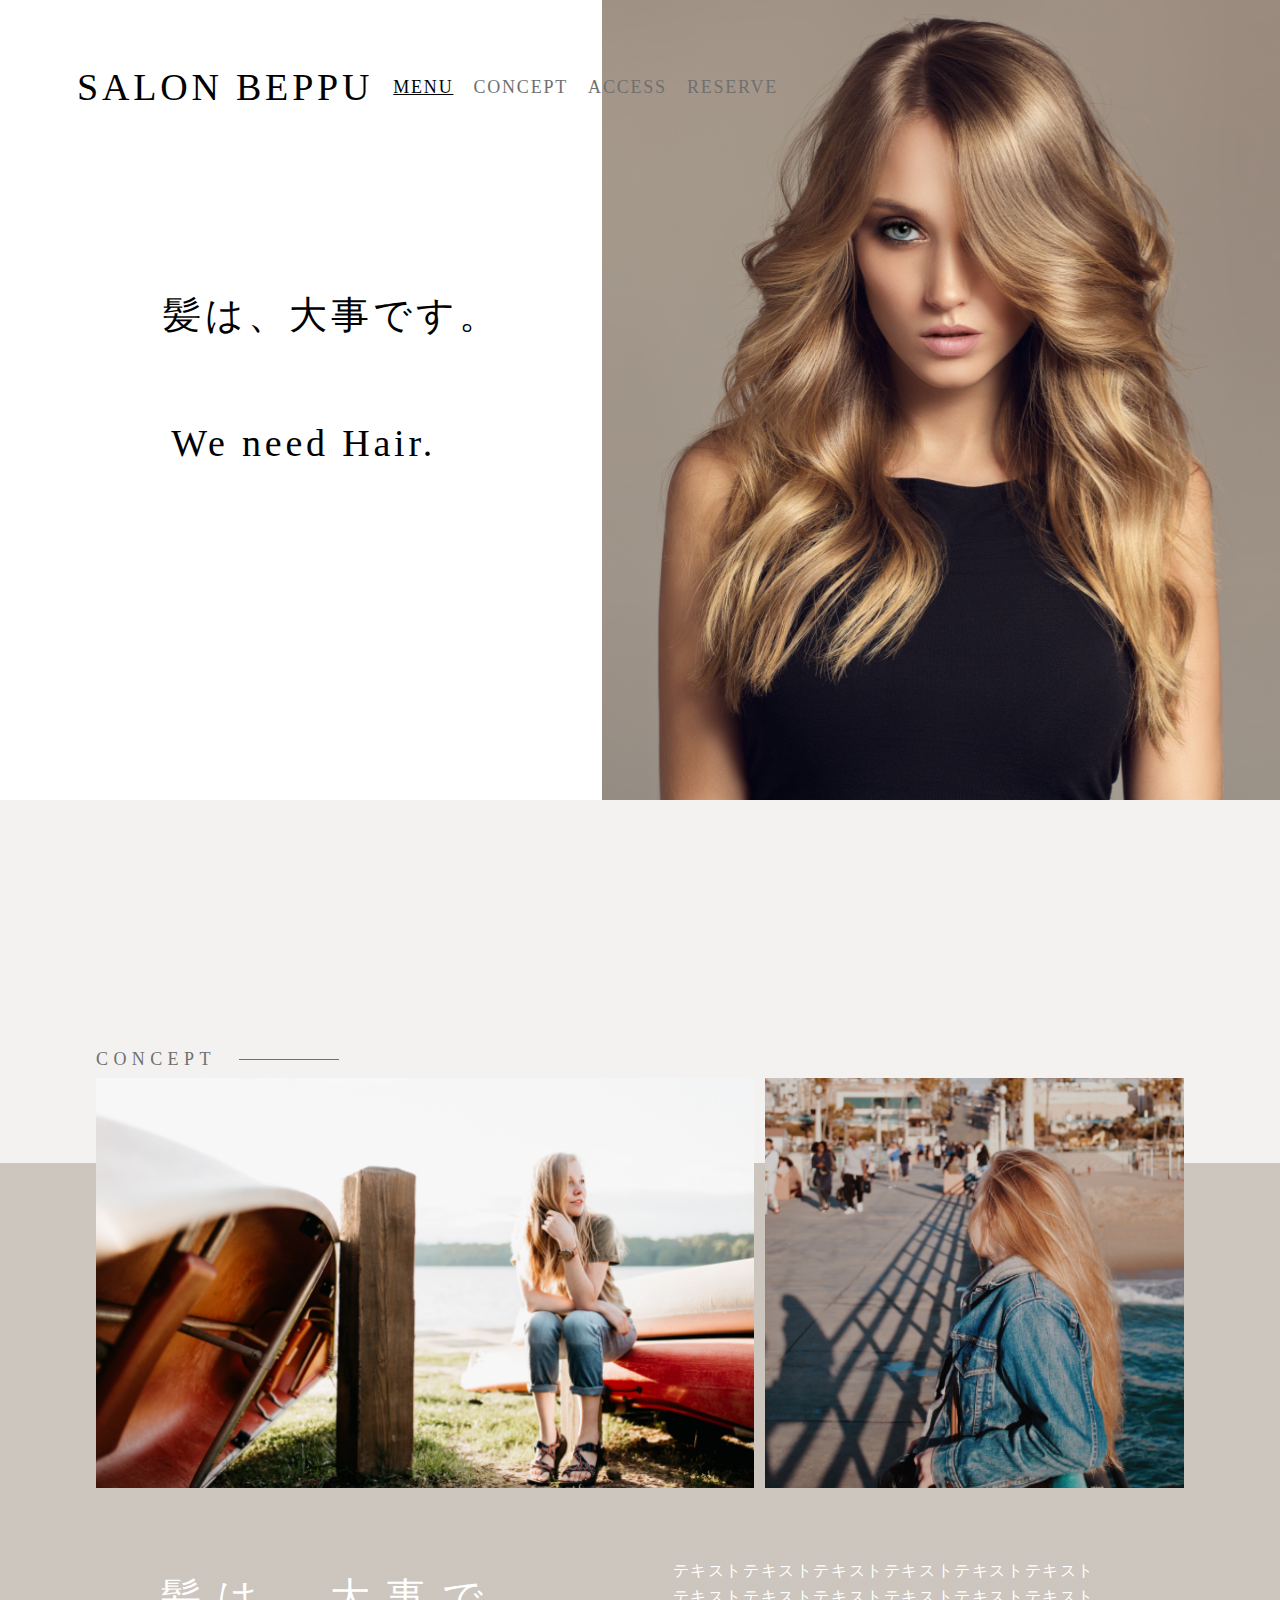
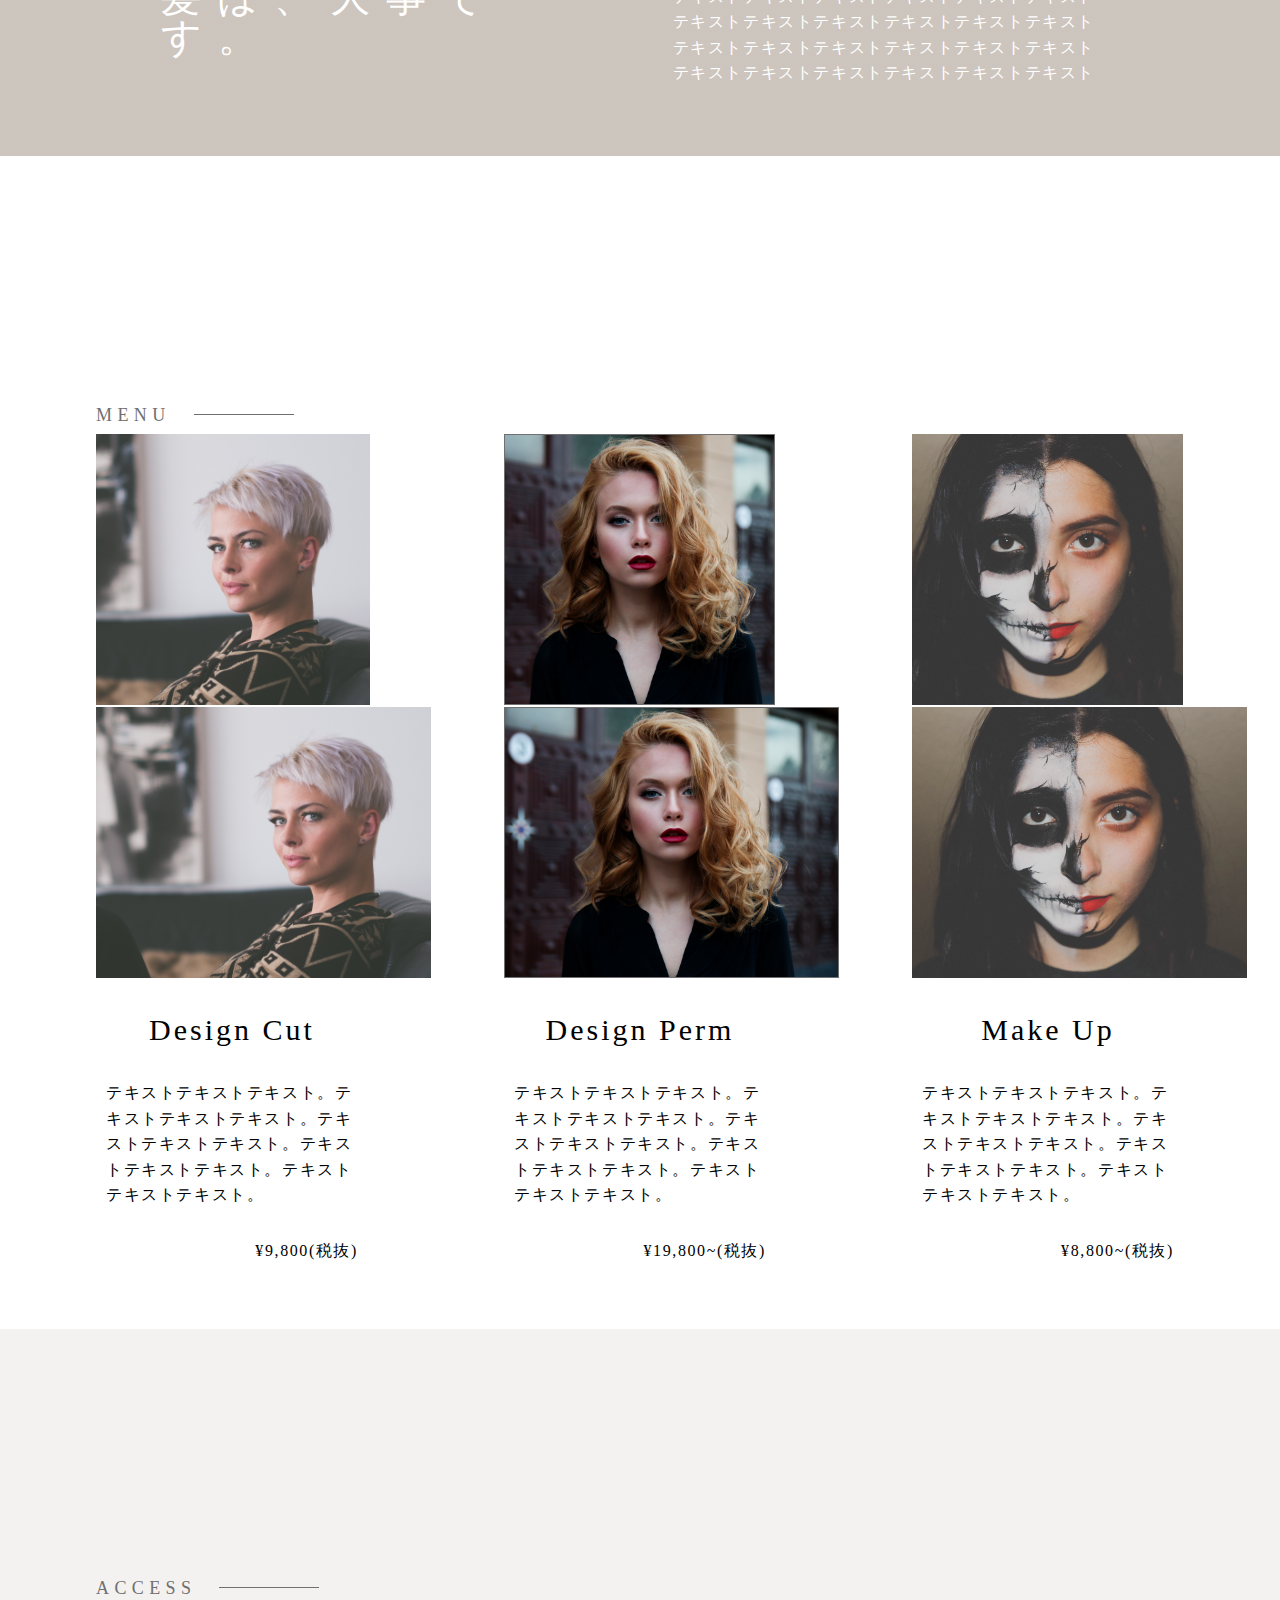
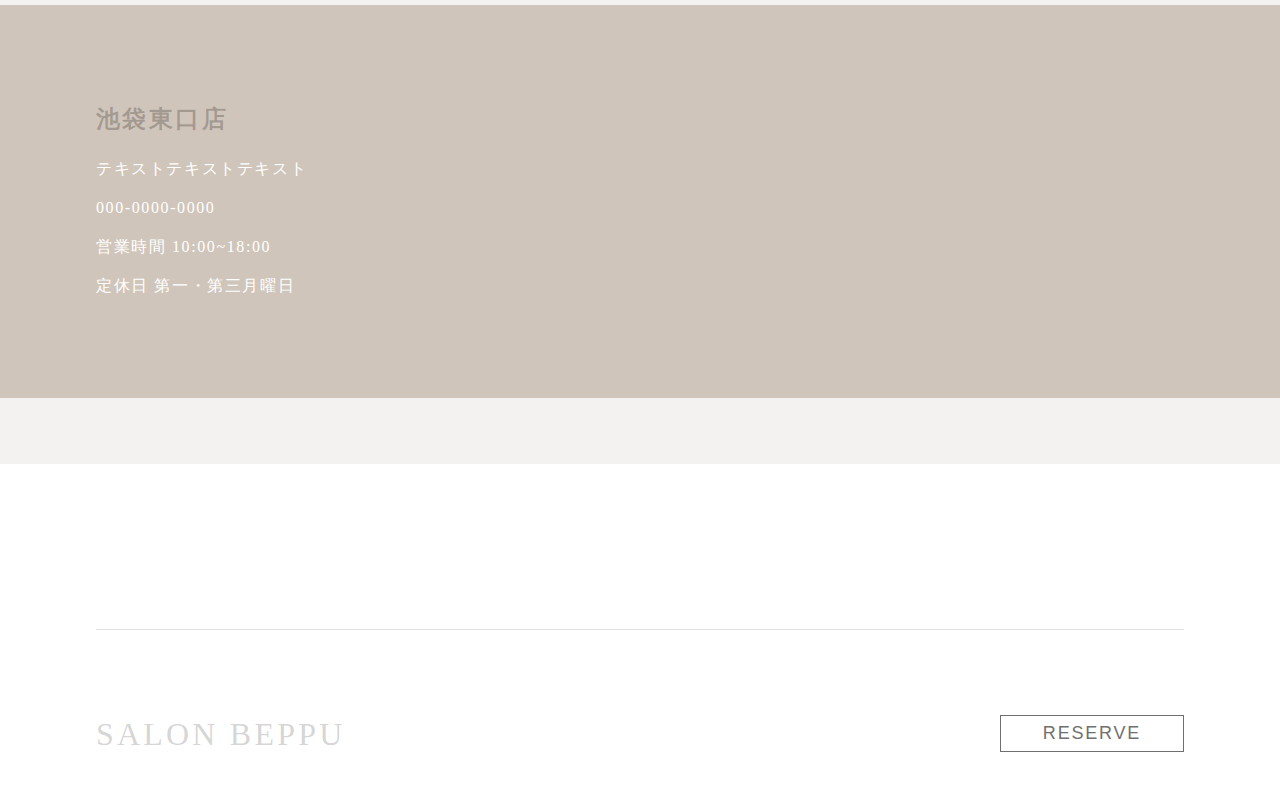
==== handson2/index.html @ 72003dbe "事前課題の更新" ====
<!DOCTYPE html>
<html lang="ja">

<head>
    <meta charset="UTF-8">
    <meta name="viewport" content="width=device-width, initial-scale=1.0">
    <meta http-equiv="X-UA-Compatible" content="ie=edge">
    <link rel="stylesheet" href="https://use.fontawesome.com/releases/v5.15.1/css/all.css"
        integrity="sha384-vp86vTRFVJgpjF9jiIGPEEqYqlDwgyBgEF109VFjmqGmIY/Y4HV4d3Gp2irVfcrp" crossorigin="anonymous">
    <link rel="stylesheet" href="css/main.css">
    <title>takemoto11-pre</title>
</head>

<body>
    <div class="wrap">
        <header>
            <h1 class="salon-logo">SALON BEPPU</h1>
            <!-- <div class="ham">
                <span></span>
                <span></span>
                <span></span>
            </div> -->
            <nav class="pc-navmenu">
                <ul>
                    <li>MENU</li>
                    <li>CONCEPT</li>
                    <li>ACCESS</li>
                    <li>RESERVE</li>
                </ul>
            </nav>

            <!-- ハンバーガーボタン -->
            <div class="ham">
                <span class="ham-btn_parts__top"></span>
                <span class="ham-btn_parts__middle"></span>
                <span class="ham-btn_parts__bottom"></span>
            </div>

            <!-- ハンバーガーメニュー -->
            <nav class="ham-menu">
                <ul class="ham-ul">
                    <li class="ham-list">
                        <a class="ham-link" href="#">MENU</a>
                    </li>
                    <li class="ham-list">
                        <a class="ham-link" href="#">CONCEPT</a>
                    </li>
                    <li class="ham-list">
                        <a class="ham-link" href="#">ACCESS</a>
                    </li>
                    <li class="ham-list">
                        <a class="ham-link" href="#">RESERVE</a>
                    </li>
                </ul>
            </nav>

            <!-- <div class="l-drawer">
                <input class="l-drawer__checkbox" id="drawerCheckbox" type="checkbox">
                ハンバーガーアイコン
                <label class="l-drawer__icon" for="drawerCheckbox">
                    <span class="l-drawer__icon-parts"></span>
                </label>
                背景を暗く
                <label class="l-drawer__overlay" for="drawerCheckbox"></label>
                ドロワーメニュー
                <nav class="l-drawer__menu">
                    <ul>
                        <li class="l-drawer__item">
                            <a class="l-drawer__item-inner" href="/">メニュー</a>
                        </li>
                        <li class="l-drawer__item">
                            <a class="l-drawer__item-inner" href="/">メニュー</a>
                        </li>
                        <li class="l-drawer__item">
                            <a class="l-drawer__item-inner" href="/">メニュー</a>
                        </li>
                    </ul>
                </nav>
            </div> -->
        </header>
        <main>
            <section class="first-v">
                <div class="first-v_wrap">
                    <p class="catch">髪は、大事です。</p>
                    <p class="catch-en">We need Hair.</p>
                </div>
                <div class="first-v_img"></div>
            </section>

            <section class="concept">
                <div class="inner">
                    <h2 class="title">CONCEPT</h2>
                    <div class="concept-img">
                        <div class="concept-img_1"></div>
                        <div class="concept-img_2"></div>
                    </div>
                    <div class="concept-wrap">
                        <p class="concept-catch">髪は、大事です。</p>
                        <p class="concept-text">
                            テキストテキストテキストテキストテキストテキストテキストテキストテキストテキストテキストテキストテキストテキストテキストテキストテキストテキストテキストテキストテキストテキストテキストテキストテキストテキストテキストテキストテキストテキスト
                        </p>
                    </div>
                </div>
            </section>

            <section class="menu">
                <div class="inner">
                    <h2 class="title">MENU</h2>
                    <div class="menu-wrap">
                        <div class="menu-item">
                            <img class="menu-item_img" src="img/component-3.png" alt="">
                            <img class="menu-item_img-2" src="img/component-9.png" alt="">
                            <div class="menu-item_desc">
                                <h3>Design Cut</h3>
                                <p>テキストテキストテキスト。テキストテキストテキスト。テキストテキストテキスト。テキストテキストテキスト。テキストテキストテキスト。</p>
                                <h4>¥9,800(税抜)</h4>
                            </div>
                        </div>
                        <div class="menu-item">
                            <img class="menu-item_img" src="img/component-4.png" alt="">
                            <img class="menu-item_img-2" src="img/component-10.png" alt="">
                            <div class="menu-item_desc">
                                <h3>Design Perm</h3>
                                <p>テキストテキストテキスト。テキストテキストテキスト。テキストテキストテキスト。テキストテキストテキスト。テキストテキストテキスト。</p>
                                <h4>¥19,800~(税抜)</h4>
                            </div>
                        </div>
                        <div class="menu-item">
                            <img class="menu-item_img" src="img/component-5.png" alt="">
                            <img class="menu-item_img-2" src="img/component-11.png" alt="">
                            <div class="menu-item_desc">
                                <h3>Make Up</h3>
                                <p>テキストテキストテキスト。テキストテキストテキスト。テキストテキストテキスト。テキストテキストテキスト。テキストテキストテキスト。</p>
                                <h4>¥8,800~(税抜)</h4>
                            </div>
                        </div>
                    </div>
                </div>
            </section>

            <section class="access">
                <div class="inner">
                    <h2 class="title">ACCESS</h2>
                    <div class="access-wrap">
                        <div class="access-desc">
                            <h2>池袋東口店</h2>
                            <p class="access-first">テキストテキストテキスト</p>
                            <p>000-0000-0000</p>
                            <p>営業時間 10:00~18:00</p>
                            <p class="access-last">定休日 第一・第三月曜日</p>
                        </div>
                        <div class="map">
                            <iframe class="map-1"
                                src="https://www.google.com/maps/embed?pb=!1m18!1m12!1m3!1d51822.12994844301!2d139.6800482700973!3d35.729092876739!2m3!1f0!2f0!3f0!3m2!1i1024!2i768!4f13.1!3m3!1m2!1s0x60188d68974de2e9%3A0x4049becbb713f81d!2z5p2x5Lqs6YO96LGK5bO25Yy6!5e0!3m2!1sja!2sjp!4v1606399297736!5m2!1sja!2sjp"
                                allowfullscreen="" aria-hidden="false" tabindex="0"></iframe>
                        </div>
                    </div>
            </section>

            <section class="footer">
                <div class="footer-inner">
                    <div class="footer-border"></div>
                    <div class="footer-wrap">
                        <div class="footer-wrap_logo">
                            <h2>SALON BEPPU</h2>
                            <div class="fotter-wrap_icon">
                                <span><i class="fab fa-twitter"></i></span>
                                <span><i class="fab fa-facebook-square"></i></span>
                            </div>
                        </div>
                        <button id="reserve">RESERVE</button>
                    </div>
                </div>
            </section>

        </main>
    </div>
    <script src="https://ajax.googleapis.com/ajax/libs/jquery/3.5.1/jquery.min.js"></script>
    <script type="text/javascript" src="./main.js"></script>
</body>

</html>
---- handson2/css/main.css ----
@charset "UTF-8";
/* 
html5doctor.com Reset Stylesheet
v1.6.1
Last Updated: 2010-09-17
Author: Richard Clark - http://richclarkdesign.com 
Twitter: @rich_clark
*/
*, *:after, *:before {
  box-sizing: border-box; }

html, body, div, span, object, iframe, h1, h2, h3, h4, h5, h6, p, blockquote, pre, abbr, address, cite, code, del, dfn, em, img, ins, kbd, q, samp, small, strong, sub, sup, var, b, i, dl, dt, dd, ol, ul, li, fieldset, form, label, legend, table, caption, tbody, tfoot, thead, tr, th, td, article, aside, canvas, details, figcaption, figure, footer, header, hgroup, menu, nav, section, summary, time, mark, audio, video {
  margin: 0;
  padding: 0;
  border: 0;
  outline: 0;
  font-size: 100%;
  font-weight: normal;
  vertical-align: baseline;
  background: transparent; }

body {
  line-height: 1; }

article, aside, details, figcaption, figure, footer, header, hgroup, menu, nav, section {
  display: block; }

nav, ul, li {
  list-style: none; }

blockquote, q {
  quotes: none; }

blockquote:before, blockquote:after, q:before, q:after {
  content: '';
  content: none; }

a {
  text-decoration: none;
  color: inherit;
  margin: 0;
  padding: 0;
  font-size: 100%;
  vertical-align: baseline;
  background: transparent; }

a:visited {
  color: inherti; }

/* change colours to suit your needs */
ins {
  background-color: #ff9;
  color: #000;
  text-decoration: none; }

/* change colours to suit your needs */
mark {
  background-color: #ff9;
  color: #000;
  font-style: italic;
  font-weight: bold; }

del {
  text-decoration: line-through; }

abbr[title], dfn[title] {
  border-bottom: 1px dotted;
  cursor: help; }

table {
  border-collapse: collapse;
  border-spacing: 0; }

/* change border colour to suit your needs */
hr {
  display: block;
  height: 1px;
  border: 0;
  border-top: 1px solid #cccccc;
  margin: 1em 0;
  padding: 0; }

input, select {
  vertical-align: middle; }

/*# sourceMappingURL=reset.css.map */
.wrap {
  overflow: hidden; }

html {
  font-size: 62.5%;
  line-height: 1.67; }

.title {
  font-size: 1.8rem;
  color: #707070;
  letter-spacing: 5.4px;
  display: flex;
  align-items: center;
  margin-bottom: 10px; }
@media screen and (max-width: 600px) {
  .title {
    margin-bottom: 50px; } }
.title:after {
  display: inline-block;
  content: "";
  border-top: 1px solid;
  width: 100px;
  margin-left: 23px;
  color: #707070; }
@media screen and (max-width: 600px) {
  .title:after {
    width: 45px; } }

.inner {
  padding: 250px 0 70px;
  margin: 0 auto;
  width: 85vw; }
@media screen and (max-width: 600px) {
  .inner {
    padding: 60px 20px 65px;
    margin: 0;
    width: 100%; } }

header {
  display: flex;
  align-items: center;
  width: 100%;
  padding: 68px 0 0 77px;
  position: absolute;
  z-index: 10; }
@media screen and (max-width: 959px) {
  header {
    padding: 30px 30px;
    justify-content: space-between;
    width: 100%; } }
@media screen and (max-width: 600px) {
  header {
    position: relative;
    padding: 25px 20px;
    height: 10px; } }

.salon-logo {
  font-size: 3.8rem;
  letter-spacing: 3.8px; }
@media screen and (max-width: 600px) {
  .salon-logo {
    font-size: 2.2rem;
    letter-spacing: 2.2px; } }

.pc-navmenu {
  font-size: 1.8rem;
  width: 30%;
  letter-spacing: 1.8px; }

@media screen and (max-width: 959px) {
  nav {
    display: none; } }
nav ul {
  display: flex;
  align-items: center;
  justify-content: space-between;
  color: #707070; }
nav li {
  margin-left: 20px; }
nav li:first-child {
  color: black;
  text-decoration: underline;
  margin-left: none; }

.ham {
  display: none;
  position: relative;
  cursor: pointer; }
@media screen and (max-width: 959px) {
  .ham {
    width: 25px;
    height: 15px;
    display: flex;
    flex-direction: column;
    justify-content: space-between; }
  .ham span {
    width: 100%;
    height: 1px;
    background-color: white;
    display: inline-block; }
  .ham span:last-child {
    width: 60%; } }
@media screen and (max-width: 959px) and (max-width: 600px) {
  .ham span {
    background-color: black; } }

.ham-btn.active .ham-btn_parts__top {
  transform: translateY(10px) rotate(-45deg); }
.ham-btn.active .ham-btn_parts__middle {
  opacity: 0; }
.ham-btn.active .ham-btn_parts__bottom {
  transform: translateY(-4px) rotate(45deg); }

.ham-menu {
  display: none; }
@media screen and (max-width: 959px) {
  .ham-menu {
    display: block;
    position: fixed;
    z-index: 11;
    top: 0;
    width: 100vw;
    height: 100vh;
    transform: translateX(100vw);
    transition: all .7s;
    background-color: white; }
  .ham-menu-ul {
    display: flex;
    flex-direction: column;
    justify-content: center;
    align-items: center;
    width: 100vw;
    height: 100vh; }
  .ham-menu-list {
    list-style: none;
    text-align: center; }
  .ham-menu-list + .ham-menu-list {
    text-decoration: none;
    color: white; } }

.ham-menu.active {
  transform: translateX(0); }

.first-v {
  height: 800px;
  position: relative; }
.first-v_img {
  position: absolute;
  background-image: url(../img/component.png);
  height: 100%;
  background-size: cover;
  width: 53%;
  right: 0;
  top: 0; }
@media screen and (max-width: 600px) {
  .first-v_img {
    background-image: url(../img/component-6.png);
    width: 100%;
    background-size: contain; } }
.first-v_wrap {
  position: absolute;
  font-size: 3.8rem;
  display: flex;
  justify-content: space-between;
  flex-direction: column;
  top: 296px;
  left: 163px;
  text-align: center; }
@media screen and (max-width: 959px) {
  .first-v_wrap {
    padding: 0;
    position: absolute;
    top: 35%;
    left: 30%;
    z-index: 10; } }
@media screen and (max-width: 600px) {
  .first-v_wrap {
    position: absolute;
    top: 30%;
    left: 25%;
    flex-direction: column-reverse; } }
.first-v_wrap .catch {
  margin-bottom: 90px;
  letter-spacing: 3.8px;
  font-family: "ヒラギノ明朝 Pro"; }
@media screen and (max-width: 600px) {
  .first-v_wrap .catch {
    color: white;
    font-size: 2.3rem;
    letter-spacing: 2.3px;
    text-shadow: 0px 3px 16px #000000;
    margin-bottom: 0px;
    margin-right: 50px; } }
.first-v_wrap .catch-en {
  margin-left: -56px;
  letter-spacing: 3.8px;
  font-family: "Zapfino"; }
@media screen and (max-width: 600px) {
  .first-v_wrap .catch-en {
    color: white;
    font-size: 2.8rem;
    letter-spacing: 2.8px;
    padding-bottom: 40px;
    text-shadow: 0px 3px 16px #000000; } }

.concept {
  background: linear-gradient(180deg, #A193861F 0%, #A193861F 38%, #A1938689 38%, #A1938689 100%); }
@media screen and (max-width: 600px) {
  .concept {
    background: linear-gradient(180deg, #A193861F 0%, #A193861F 25%, #A1938689 25%, #A1938689 100%); } }

.concept-img {
  justify-content: space-between;
  display: flex;
  height: 410px; }
@media screen and (max-width: 959px) {
  .concept-img {
    height: 210px; } }
.concept-img_1 {
  background-image: url(../img/component-1.png);
  width: 60.5%;
  height: 100%;
  background-size: cover;
  background-position: left 78% center; }
@media screen and (max-width: 959px) {
  .concept-img_1 {
    width: 49.5%; } }
@media screen and (max-width: 600px) {
  .concept-img_1 {
    background-image: url(../img/component-7.png); } }
.concept-img_2 {
  background-image: url(../img/component-2.png);
  width: 38.5%;
  height: 100%;
  background-size: cover;
  background-position: right 13% top 30%; }
@media screen and (max-width: 959px) {
  .concept-img_2 {
    width: 49.5%; } }
@media screen and (max-width: 600px) {
  .concept-img_2 {
    background-image: url(../img/component-8.png); } }

.concept-wrap {
  display: flex;
  justify-content: space-between;
  color: #fff;
  padding: 70px 7% 0 6%; }
@media screen and (max-width: 959px) {
  .concept-wrap {
    flex-direction: column;
    padding: 0; } }

.concept-catch {
  font-size: 4rem;
  font-family: "ヒラギノ明朝 Pro";
  width: 445px;
  letter-spacing: 16px;
  min-width: 400px;
  margin-top: 20px; }
@media screen and (max-width: 959px) {
  .concept-catch {
    width: 100%;
    text-align: center; } }
@media screen and (max-width: 600px) {
  .concept-catch {
    font-size: 1.8rem;
    letter-spacing: 7.2px;
    margin-top: 50px; } }

.concept-text {
  font-size: 1.6rem;
  line-height: 1.6;
  width: 34vw;
  letter-spacing: 1.6px;
  min-width: 360px; }
@media screen and (max-width: 959px) {
  .concept-text {
    width: 100%;
    margin-top: 30px; } }
@media screen and (max-width: 600px) {
  .concept-text {
    margin-top: 20px; } }

.menu-wrap {
  display: flex;
  justify-content: space-between; }
@media screen and (max-width: 959px) {
  .menu-wrap {
    flex-direction: column; } }

.menu-item {
  width: 25%; }
@media screen and (max-width: 959px) {
  .menu-item {
    width: 100%;
    text-align: center; } }
.menu-item_img {
  overflow: hidden; }
@media screen and (max-width: 600px) {
  .menu-item_img {
    display: none; } }
.menu-item_desc {
  font-size: 1.6rem;
  padding: 0 10px;
  letter-spacing: 1.6px; }
@media screen and (max-width: 959px) {
  .menu-item_desc {
    padding: 0 10% 60px; } }
@media screen and (max-width: 600px) {
  .menu-item_desc {
    padding: 30px 0 50px 15px; } }
.menu-item h3 {
  margin: 35px 0;
  font-size: 3rem;
  text-align: center;
  min-width: 225px;
  letter-spacing: 3px; }
@media screen and (max-width: 600px) {
  .menu-item h3 {
    text-align: left;
    margin-top: 0; } }
.menu-item p {
  line-height: 1.6; }
@media screen and (max-width: 600px) {
  .menu-item p {
    text-align: left;
    padding-right: 24px; } }
.menu-item h4 {
  text-align: right;
  margin-top: 35px; }
@media screen and (max-width: 600px) {
  .menu-item h4 {
    margin-top: 25px; } }

.access {
  background: linear-gradient(180deg, #A193861F 0%, #A193861F 37.5%, #D0C5BA 37.5%, #D0C5BA 91%, #A193861F 91%, #A193861F 100%);
  position: relative; }
@media screen and (max-width: 600px) {
  .access {
    background: linear-gradient(180deg, #A193861F 0%, #A193861F 51%, #D0C5BA 51%, #D0C5BA 90%, #A193861F 90%, #A193861F 100%); } }

.access-wrap {
  display: flex; }
@media screen and (max-width: 959px) {
  .access-wrap {
    flex-direction: column;
    flex-flow: column-reverse; } }

.access-desc {
  margin: 100px 0; }
@media screen and (max-width: 959px) {
  .access-desc {
    margin: 30px 0 60px; } }
.access-desc h2 {
  font-size: 2.4rem;
  color: #00000038;
  letter-spacing: 2.4px;
  font-weight: bold; }
.access-desc .access-first {
  margin-top: 30px;
  letter-spacing: 1.6px; }
.access-desc p {
  margin-top: 23px;
  color: white;
  font-size: 1.6rem;
  letter-spacing: 1.6px; }

.map {
  position: absolute;
  top: 37.5%;
  right: 0%; }
@media screen and (max-width: 959px) {
  .map {
    position: static; } }
.map-1 {
  width: 60vw;
  height: 396.5px; }
@media screen and (max-width: 959px) {
  .map-1 {
    width: 100%; } }
@media screen and (max-width: 600px) {
  .map-1 {
    width: 100vw;
    position: relative;
    left: 50%;
    transform: translateX(-50%);
    height: 231px; } }

.footer-inner {
  padding: 165px 0 60px;
  margin: 0 auto;
  width: 85vw; }
@media screen and (max-width: 600px) {
  .footer-inner {
    padding: 0; } }

.footer-border {
  display: inline-block;
  content: "";
  border-top: 1px solid;
  width: 100%;
  color: #70707036;
  margin-bottom: 83.5px; }
@media screen and (max-width: 600px) {
  .footer-border {
    margin: 63px 0; } }

.footer-wrap {
  display: flex;
  justify-content: space-between;
  align-items: center; }
@media screen and (max-width: 959px) {
  .footer-wrap {
    flex-direction: column; } }
@media screen and (max-width: 600px) {
  .footer-wrap {
    flex-direction: column-reverse; } }
.footer-wrap_logo {
  display: flex;
  align-items: center; }
@media screen and (max-width: 600px) {
  .footer-wrap_logo {
    width: 100%;
    display: flex;
    justify-content: space-between;
    margin: 60px 0 20px; } }
.footer-wrap h2 {
  font-size: 3.2rem;
  color: #7070704D;
  letter-spacing: 3.2px; }
@media screen and (max-width: 600px) {
  .footer-wrap h2 {
    font-size: 1.8rem;
    letter-spacing: 1.8px; } }
.footer-wrap span:first-child {
  font-size: 20ox;
  margin-left: 26px; }
.footer-wrap span {
  font-size: 20px;
  margin-left: 10px; }
.footer-wrap button {
  color: #707070;
  border: 1px solid #707070;
  width: 184px;
  height: 37px;
  font-size: 1.8rem;
  letter-spacing: 1.8px;
  background-color: white; }
@media screen and (max-width: 959px) {
  .footer-wrap button {
    margin-top: 50px; } }
@media screen and (max-width: 600px) {
  .footer-wrap button {
    margin: 0; } }

/*# sourceMappingURL=main.css.map */
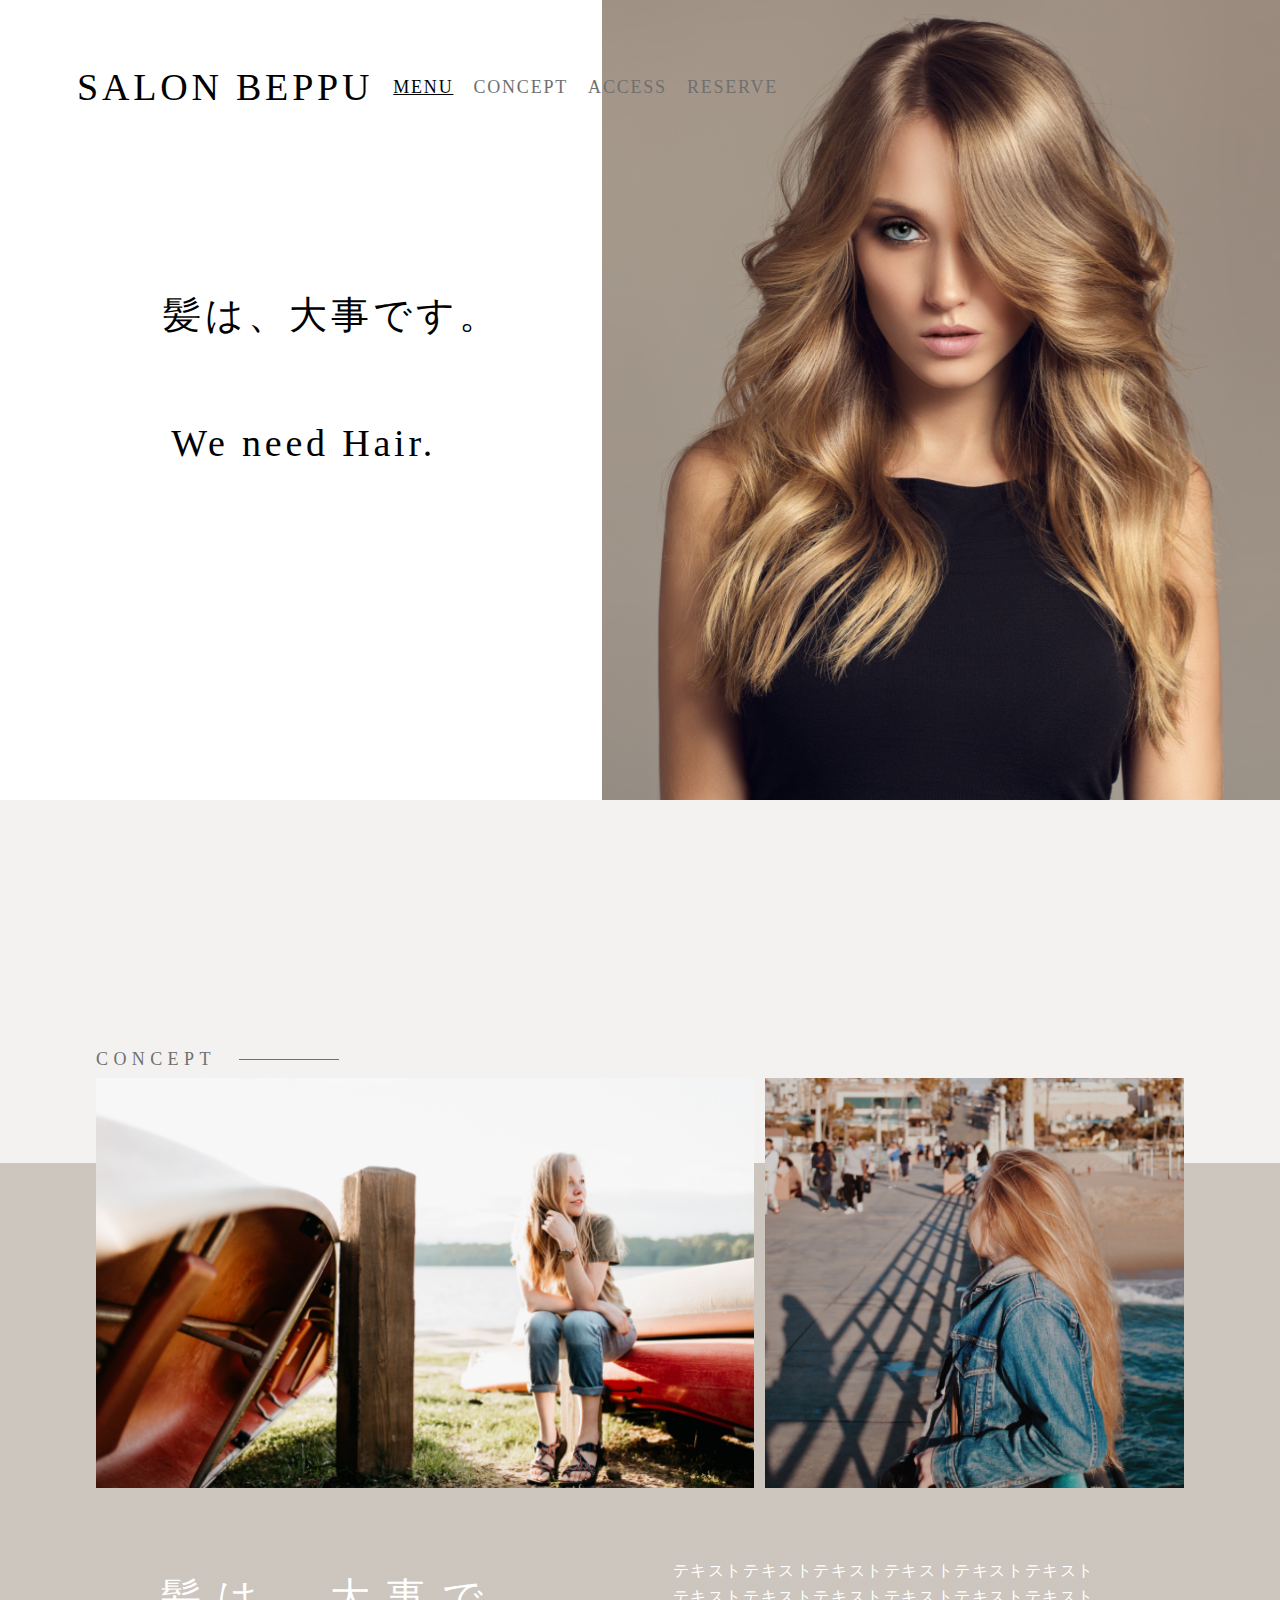
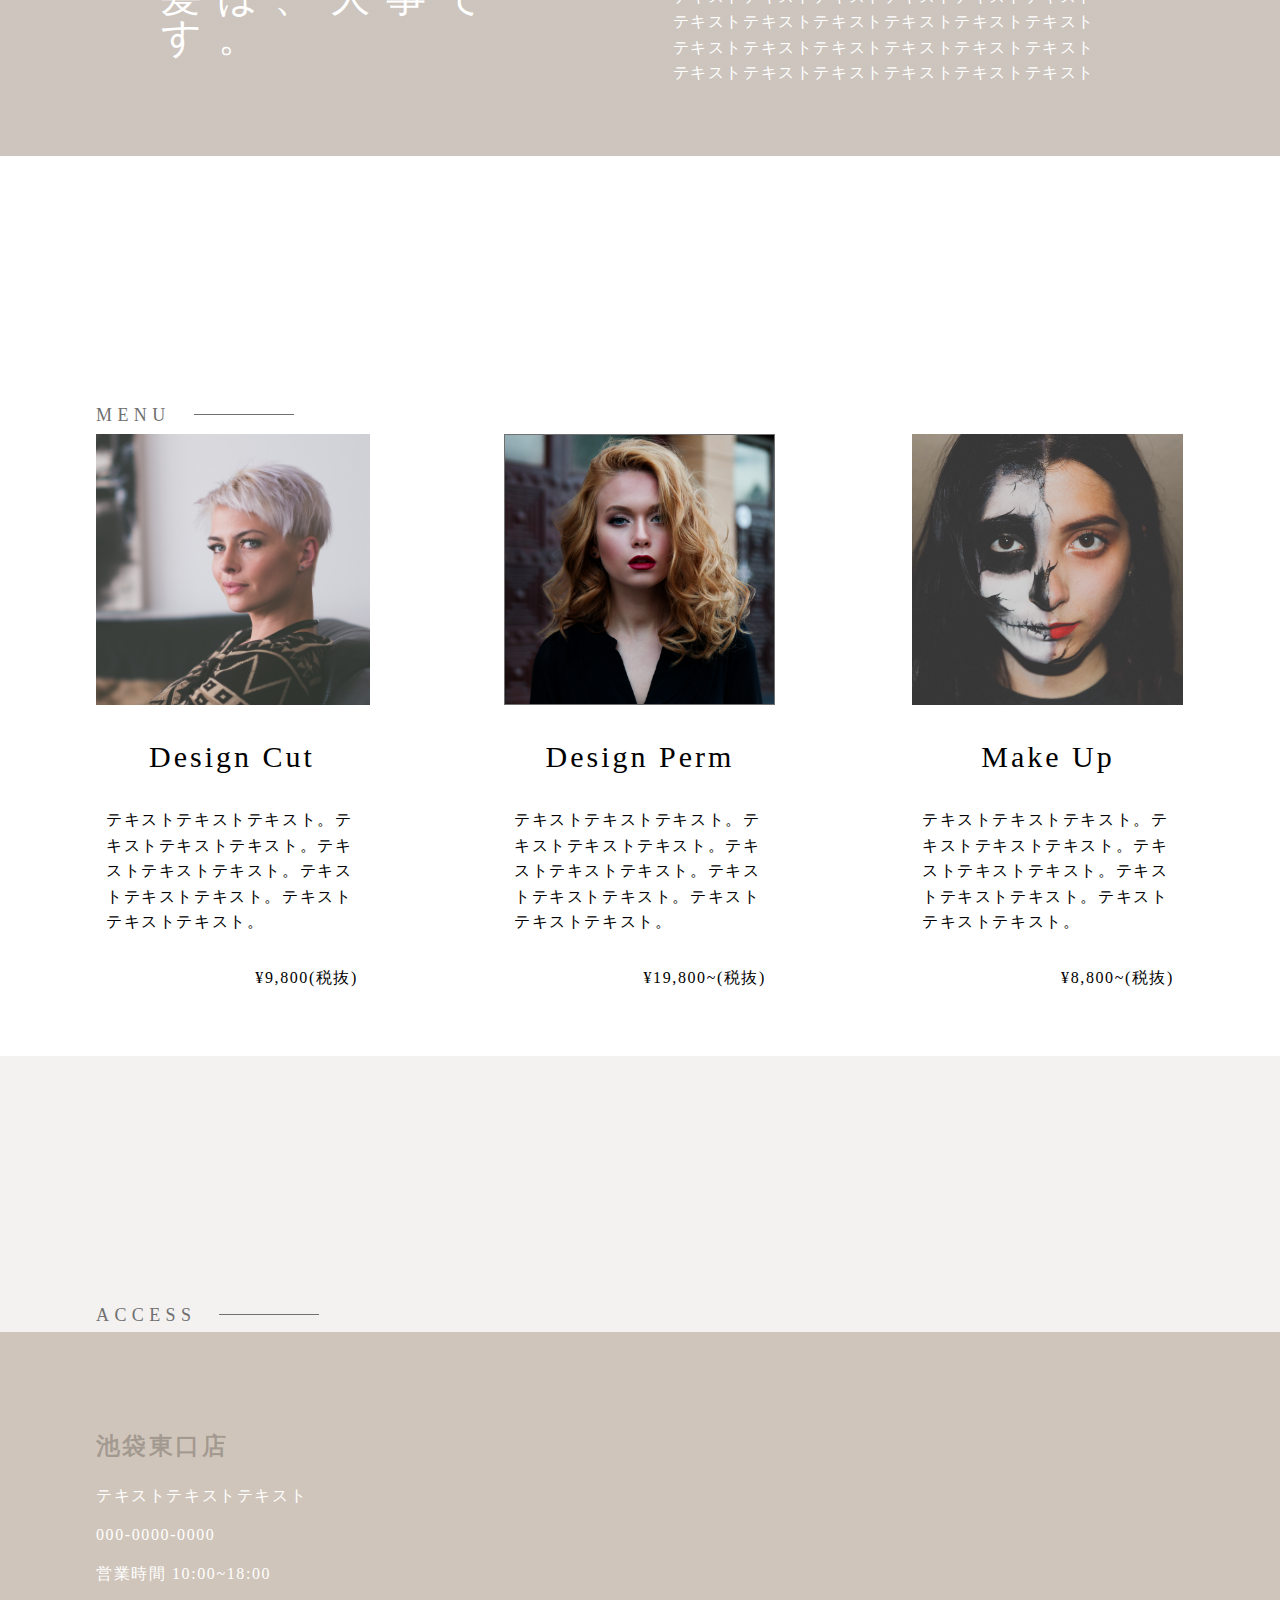
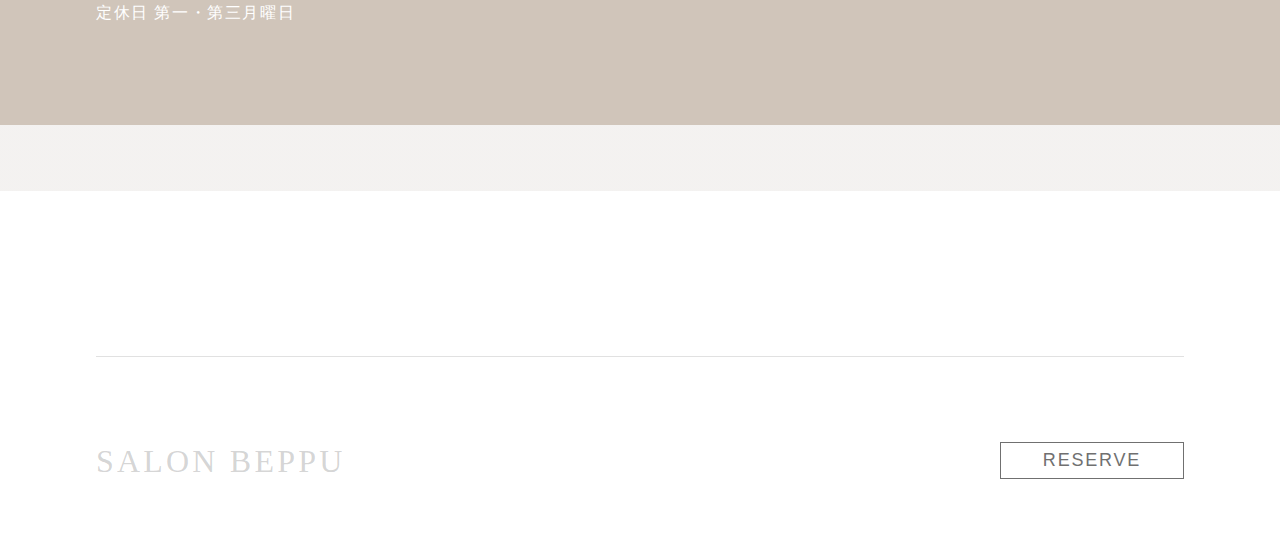
==== commit f81ec6ca: "12/29　事前課題の更新" ====
--- a/handson2/index.html
+++ b/handson2/index.html
@@ -8,7 +8,7 @@
     <link rel="stylesheet" href="https://use.fontawesome.com/releases/v5.15.1/css/all.css"
         integrity="sha384-vp86vTRFVJgpjF9jiIGPEEqYqlDwgyBgEF109VFjmqGmIY/Y4HV4d3Gp2irVfcrp" crossorigin="anonymous">
     <link rel="stylesheet" href="css/main.css">
-    <title>takemoto11-pre</title>
+    <title>BEPPU SALLON</title>
 </head>
 
 <body>
@@ -30,26 +30,26 @@
             </nav>
 
             <!-- ハンバーガーボタン -->
-            <div class="ham">
-                <span class="ham-btn_parts__top"></span>
-                <span class="ham-btn_parts__middle"></span>
-                <span class="ham-btn_parts__bottom"></span>
+            <div class="ham" id="target">
+                <span class="ham-btn_parts__top" id="line1"></span>
+                <span class="ham-btn_parts__middle" id="line2"></span>
+                <span class="ham-btn_parts__bottom" id="line3"></span>
             </div>
 
             <!-- ハンバーガーメニュー -->
-            <nav class="ham-menu">
+            <nav class="ham-menu" id="nav_f">
                 <ul class="ham-ul">
                     <li class="ham-list">
-                        <a class="ham-link" href="#">MENU</a>
+                        <a href="#menu" class="list">MENU</a>
                     </li>
                     <li class="ham-list">
-                        <a class="ham-link" href="#">CONCEPT</a>
+                        <a href="#CONCEPT" class="list">CONCEPT</a>
                     </li>
                     <li class="ham-list">
-                        <a class="ham-link" href="#">ACCESS</a>
+                        <a href="#ACCESS" class="list">ACCESS</a>
                     </li>
                     <li class="ham-list">
-                        <a class="ham-link" href="#">RESERVE</a>
+                        <a href="#RESERVE" class="list">RESERVE</a>
                     </li>
                 </ul>
             </nav>
@@ -175,7 +175,6 @@
 
         </main>
     </div>
-    <script src="https://ajax.googleapis.com/ajax/libs/jquery/3.5.1/jquery.min.js"></script>
     <script type="text/javascript" src="./main.js"></script>
 </body>
 
--- a/handson2/css/main.css
+++ b/handson2/css/main.css
@@ -210,26 +210,46 @@
     transform: translateX(100vw);
     transition: all .7s;
     background-color: white; }
-  .ham-menu-ul {
+  .ham-menu .ham-ul {
     display: flex;
     flex-direction: column;
     justify-content: center;
     align-items: center;
     width: 100vw;
     height: 100vh; }
-  .ham-menu-list {
+  .ham-menu .ham-list {
     list-style: none;
     text-align: center; }
-  .ham-menu-list + .ham-menu-list {
+  .ham-menu .ham-list + .ham-list {
     text-decoration: none;
     color: white; } }
 
-.ham-menu.active {
-  transform: translateX(0); }
+.fadein {
+  -webkit-transform: translateX(100%);
+  transform: translateX(100%); }
+
+.linea, .lineb, .linec {
+  background: ffffff; }
+
+.linea {
+  -webkit-transform: rotate(225deg);
+  transform: rotate(225deg);
+  top: 13px; }
+
+.lineb {
+  opacity: 0; }
+
+.linec {
+  -webkit-transform: rotate(-225deg);
+  transform: rotate(-225deg);
+  top: 13px; }
 
 .first-v {
   height: 800px;
   position: relative; }
+@media screen and (max-width: 600px) {
+  .first-v {
+    height: 600px; } }
 .first-v_img {
   position: absolute;
   background-image: url(../img/component.png);
@@ -242,7 +262,7 @@
   .first-v_img {
     background-image: url(../img/component-6.png);
     width: 100%;
-    background-size: contain; } }
+    background-size: 400 auto; } }
 .first-v_wrap {
   position: absolute;
   font-size: 3.8rem;
@@ -262,7 +282,7 @@
 @media screen and (max-width: 600px) {
   .first-v_wrap {
     position: absolute;
-    top: 30%;
+    top: 35%;
     left: 25%;
     flex-direction: column-reverse; } }
 .first-v_wrap .catch {
@@ -276,7 +296,8 @@
     letter-spacing: 2.3px;
     text-shadow: 0px 3px 16px #000000;
     margin-bottom: 0px;
-    margin-right: 50px; } }
+    margin-right: 50px;
+    min-width: 200px; } }
 .first-v_wrap .catch-en {
   margin-left: -56px;
   letter-spacing: 3.8px;
@@ -342,7 +363,7 @@
   font-family: "ヒラギノ明朝 Pro";
   width: 445px;
   letter-spacing: 16px;
-  min-width: 400px;
+  min-width: 300px;
   margin-top: 20px; }
 @media screen and (max-width: 959px) {
   .concept-catch {
@@ -359,7 +380,7 @@
   line-height: 1.6;
   width: 34vw;
   letter-spacing: 1.6px;
-  min-width: 360px; }
+  min-width: 280px; }
 @media screen and (max-width: 959px) {
   .concept-text {
     width: 100%;
@@ -386,6 +407,13 @@
 @media screen and (max-width: 600px) {
   .menu-item_img {
     display: none; } }
+.menu-item_img-2 {
+  display: none; }
+@media screen and (max-width: 600px) {
+  .menu-item_img-2 {
+    width: 280px;
+    display: block;
+    margin: 0 auto; } }
 .menu-item_desc {
   font-size: 1.6rem;
   padding: 0 10px;
